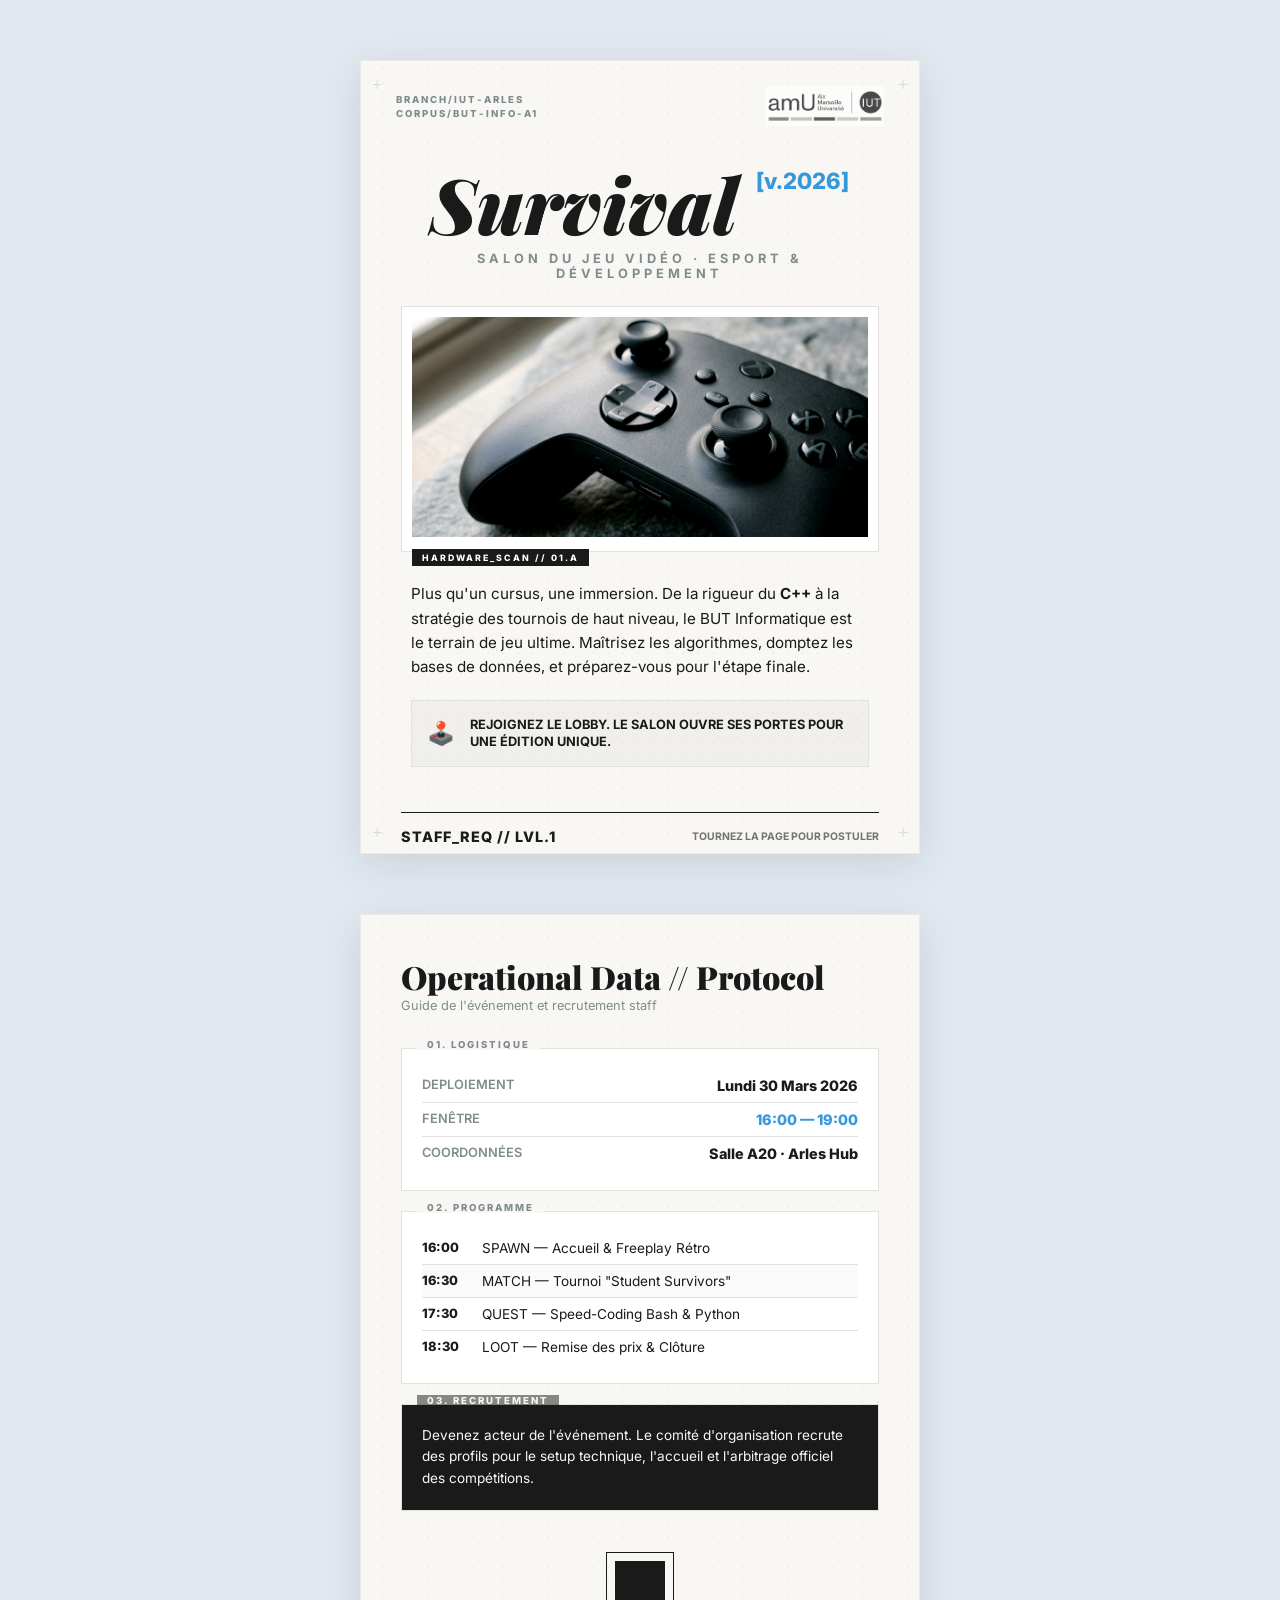
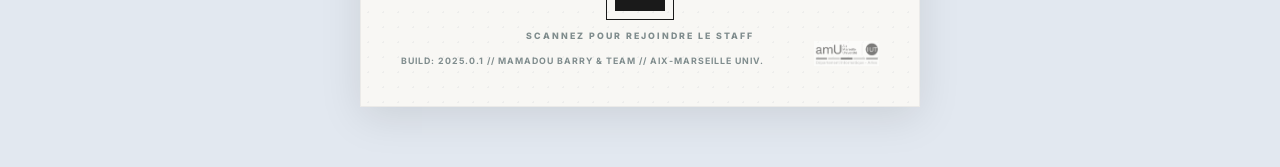
==== final_signature_flyer/index.html @ 753ca837 "stable_version_flyer_gaming" ====
<!DOCTYPE html>
<html lang="fr">
<head>
    <meta charset="UTF-8">
    <meta name="viewport" content="width=device-width, initial-scale=1.0">
    <title>Survival [v.2026] — Salon du Jeu Vidéo</title>
    <link rel="preconnect" href="https://fonts.googleapis.com">
    <link rel="preconnect" href="https://fonts.gstatic.com" crossorigin>
    <link href="https://fonts.googleapis.com/css2?family=Inter:wght@300;400;600;700;800&family=Playfair+Display:ital,wght@0,700;0,900;1,700&display=swap" rel="stylesheet">
    <link rel="stylesheet" href="style.css">
</head>
<body>

    <!-- RECTO - ÉDITION SIGNATURE GAMING -->
    <section id="recto" class="flyer-a5 editorial-gaming">
        <div class="dot-grid"></div>
        <div class="tech-marker tl">+</div>
        <div class="tech-marker tr">+</div>
        <div class="tech-marker bl">+</div>
        <div class="tech-marker br">+</div>

        <header class="header-editorial">
            <div class="meta-data">
                <span class="meta-tag">BRANCH/IUT-ARLES</span>
                <span class="meta-tag">CORPUS/BUT-INFO-A1</span>
            </div>
            <img src="Logo IUT couleurs.png" alt="Logo IUT" class="logo-editorial">
        </header>

        <main class="main-body">
            <div class="headline">
                <h1 class="serif-hero">Survival <span class="version-tag">[v.2026]</span></h1>
                <p class="sub-headline">SALON DU JEU VIDÉO · ESPORT & DÉVELOPPEMENT</p>
            </div>

            <figure class="hero-frame">
                <img src="hero_controller.png" alt="High-end Gaming Controller Macro" class="hero-img">
                <div class="frame-label">HARDWARE_SCAN // 01.A</div>
            </figure>

            <article class="editorial-copy">
                <p>
                    Plus qu'un cursus, une immersion. De la rigueur du <strong>C++</strong> à la stratégie 
                    des tournois de haut niveau, le BUT Informatique est le terrain de jeu ultime. 
                    Maîtrisez les algorithmes, domptez les bases de données, et préparez-vous pour l'étape finale.
                </p>
                <div class="callout-box">
                    <span class="callout-icon">🕹️</span>
                    <p>REJOIGNEZ LE LOBBY. LE SALON OUVRE SES PORTES POUR UNE ÉDITION UNIQUE.</p>
                </div>
            </article>
        </main>

        <footer class="footer-minimal">
            <div class="footer-cta-group">
                <span class="cta-primary">STAFF_REQ // LVL.1</span>
                <span class="cta-secondary">TOURNEZ LA PAGE POUR POSTULER</span>
            </div>
        </footer>
    </section>

    <!-- VERSO - HUD MINIMALISTE -->
    <section id="verso" class="flyer-a5 hub-system">
        <div class="dot-grid"></div>
        
        <header class="hub-header">
            <h2 class="hub-title">Operational Data // Protocol</h2>
            <p class="hub-subtitle">Guide de l'événement et recrutement staff</p>
        </header>

        <div class="hub-grid">
            <!-- LOGISTIQUE -->
            <div class="hub-panel logistics">
                <h3 class="panel-label">01. LOGISTIQUE</h3>
                <div class="data-row">
                    <span class="d-label">DEPLOIEMENT</span>
                    <span class="d-val">Lundi 30 Mars 2026</span>
                </div>
                <div class="data-row">
                    <span class="d-label">FENÊTRE</span>
                    <span class="d-val highlight-val">16:00 — 19:00</span>
                </div>
                <div class="data-row">
                    <span class="d-label">COORDONNÉES</span>
                    <span class="d-val">Salle A20 · Arles Hub</span>
                </div>
            </div>

            <!-- PROGRAMME -->
            <div class="hub-panel timeline">
                <h3 class="panel-label">02. PROGRAMME</h3>
                <div class="tl-row">
                    <span class="tl-time">16:00</span>
                    <span class="tl-task">SPAWN — Accueil & Freeplay Rétro</span>
                </div>
                <div class="tl-row active">
                    <span class="tl-time">16:30</span>
                    <span class="tl-task">MATCH — Tournoi "Student Survivors"</span>
                </div>
                <div class="tl-row">
                    <span class="tl-time">17:30</span>
                    <span class="tl-task">QUEST — Speed-Coding Bash & Python</span>
                </div>
                <div class="tl-row">
                    <span class="tl-time">18:30</span>
                    <span class="tl-task">LOOT — Remise des prix & Clôture</span>
                </div>
            </div>

            <!-- RECRUTEMENT -->
            <div class="hub-panel recruit dark">
                <h3 class="panel-label">03. RECRUTEMENT</h3>
                <p class="recruit-text">
                    Devenez acteur de l'événement. Le comité d'organisation recrute des profils 
                    pour le setup technique, l'accueil et l'arbitrage officiel des compétitions.
                </p>
            </div>
        </div>

        <div class="qr-hub-section">
            <div class="qr-container">
                <div class="qr-mockup"></div>
            </div>
            <p class="qr-instruction">SCANNEZ POUR REJOINDRE LE STAFF</p>
        </div>

        <footer class="hub-footer">
            <p>BUILD: 2025.0.1 // MAMADOU BARRY & TEAM // AIX-MARSEILLE UNIV.</p>
            <img src="Logouniv.png" alt="Logo Univ" class="hub-logo">
        </footer>
    </section>

</body>
</html>
---- final_signature_flyer/style.css ----
/* 
    SURVIVAL SIGNATURE - GAMING ENHANCEMENT
    Design System — A5 (148mm × 210mm)
    Style: High-end Professional Gaming Editorial
*/

:root {
    --bg-paper: #f8f7f4;
    --text-main: #1a1a1a;
    --text-meta: #7f8c8d;
    --accent-blue: #3498db;
    --border-color: #e1e1e1;
    --grid-dot: #dcdde1;
    --font-serif: 'Playfair Display', serif;
    --font-sans: 'Inter', sans-serif;
}

* {
    box-sizing: border-box;
    margin: 0;
    padding: 0;
}

body {
    background-color: #e2e8f0;
    font-family: var(--font-sans);
    color: var(--text-main);
    display: flex;
    flex-direction: column;
    align-items: center;
    gap: 60px;
    padding: 60px;
}

/* PAGE WRAPPERS */
.flyer-a5 {
    width: 148mm;
    height: 210mm;
    background-color: var(--bg-paper);
    position: relative;
    box-shadow: 0 10px 40px rgba(0,0,0,0.1);
    display: flex;
    flex-direction: column;
    border: 1px solid rgba(0,0,0,0.05);
    overflow: hidden;
}

/* DOT GRID BACKGROUND */
.dot-grid {
    position: absolute;
    top: 0;
    left: 0;
    width: 100%;
    height: 100%;
    background-image: radial-gradient(var(--grid-dot) 1px, transparent 1px);
    background-size: 15px 15px;
    opacity: 0.4;
    z-index: 0;
    pointer-events: none;
}

/* TECHNICAL MARKERS */
.tech-marker {
    position: absolute;
    color: var(--grid-dot);
    font-size: 1.2rem;
    font-weight: 300;
    z-index: 5;
}

.tl { top: 10px; left: 10px; }
.tr { top: 10px; right: 10px; }
.bl { bottom: 10px; left: 10px; }
.br { bottom: 10px; right: 10px; }

/* --- RECTO --- */
.header-editorial {
    padding: 25px 35px;
    display: flex;
    justify-content: space-between;
    align-items: center;
    position: relative;
    z-index: 10;
}

.meta-data {
    display: flex;
    flex-direction: column;
    gap: 3px;
}

.meta-tag {
    font-size: 0.6rem;
    font-weight: 800;
    letter-spacing: 2px;
    color: var(--text-meta);
}

.logo-editorial {
    height: 40px;
    filter: grayscale(100%);
    opacity: 0.7;
}

.main-body {
    flex: 1;
    padding: 20px 40px;
    display: flex;
    flex-direction: column;
    z-index: 10;
}

.headline {
    text-align: center;
    margin-bottom: 25px;
}

.serif-hero {
    font-family: var(--font-serif);
    font-size: 4.8rem;
    line-height: 0.85;
    font-weight: 900;
    font-style: italic;
    color: var(--text-main);
}

.version-tag {
    font-size: 1.4rem;
    font-family: var(--font-sans);
    font-style: normal;
    color: var(--accent-blue);
    vertical-align: top;
    font-weight: 800;
}

.sub-headline {
    margin-top: 15px;
    font-size: 0.8rem;
    letter-spacing: 4px;
    font-weight: 700;
    color: var(--text-meta);
}

.hero-frame {
    position: relative;
    margin-bottom: 30px;
    border: 1px solid var(--border-color);
    background: #fff;
    padding: 10px;
}

.hero-img {
    width: 100%;
    height: 220px;
    object-fit: cover;
    filter: contrast(1.1);
}

.frame-label {
    position: absolute;
    bottom: -15px;
    background: var(--text-main);
    color: #fff;
    font-size: 0.55rem;
    font-weight: 800;
    padding: 3px 10px;
    letter-spacing: 2px;
}

.editorial-copy {
    padding: 0 10px;
}

.editorial-copy p {
    font-size: 0.95rem;
    line-height: 1.6;
    color: var(--text-main);
}

.callout-box {
    margin-top: 20px;
    background: rgba(0,0,0,0.03);
    border: 1px solid var(--border-color);
    padding: 15px;
    display: flex;
    align-items: center;
    gap: 15px;
}

.callout-icon { font-size: 1.4rem; }
.callout-box p { font-weight: 700; font-size: 0.8rem; line-height: 1.4; color: var(--text-main); }

.footer-minimal {
    padding: 25px 40px;
    z-index: 10;
}

.footer-cta-group {
    display: flex;
    justify-content: space-between;
    align-items: center;
    border-top: 1px solid var(--text-main);
    padding-top: 15px;
}

.cta-primary { font-weight: 800; font-size: 0.9rem; letter-spacing: 1px; }
.cta-secondary { font-size: 0.65rem; font-weight: 700; opacity: 0.6; }

/* --- VERSO --- */
.hub-system {
    padding: 40px;
}

.hub-header {
    margin-bottom: 35px;
    z-index: 10;
    position: relative;
}

.hub-title {
    font-family: var(--font-serif);
    font-size: 2rem;
    font-weight: 900;
    color: var(--text-main);
}

.hub-subtitle {
    font-size: 0.8rem;
    color: var(--text-meta);
}

.hub-grid {
    display: flex;
    flex-direction: column;
    gap: 20px;
    flex: 1;
    z-index: 10;
    position: relative;
}

.hub-panel {
    border: 1px solid var(--border-color);
    background: #fff;
    padding: 20px;
    position: relative;
}

.panel-label {
    position: absolute;
    top: -10px;
    left: 15px;
    background: var(--bg-paper);
    padding: 0 10px;
    font-size: 0.6rem;
    font-weight: 800;
    color: var(--text-meta);
    letter-spacing: 2px;
}

.data-row {
    display: flex;
    justify-content: space-between;
    padding: 8px 0;
    border-bottom: 0.5px solid var(--border-color);
}

.data-row:last-child { border-bottom: none; }

.d-label { font-size: 0.8rem; font-weight: 600; color: var(--text-meta); }
.d-val { font-weight: 800; font-size: 0.9rem; }
.highlight-val { color: var(--accent-blue); text-shadow: 0 0 5px rgba(52, 152, 219, 0.1); }

.tl-row {
    display: grid;
    grid-template-columns: 60px 1fr;
    padding: 8px 0;
    border-bottom: 0.5px solid var(--border-color);
    align-items: center;
}

.tl-row:last-child { border-bottom: none; }
.tl-row.active { background: rgba(0,0,0,0.02); }

.tl-time { font-weight: 800; font-size: 0.8rem; color: var(--text-main); }
.tl-task { font-size: 0.85rem; color: var(--text-main); }

.recruit.dark {
    background-color: var(--text-main);
    color: var(--bg-paper);
}

.recruit.dark .panel-label { background: var(--text-main); color: var(--bg-paper); opacity: 0.5; }

.recruit-text { font-size: 0.85rem; line-height: 1.6; }

.qr-hub-section {
    display: flex;
    flex-direction: column;
    align-items: center;
    gap: 10px;
    margin-top: 30px;
    z-index: 10;
    position: relative;
}

.qr-container {
    padding: 8px;
    border: 1px solid var(--text-main);
}

.qr-mockup {
    width: 50px;
    height: 50px;
    background-color: var(--text-main);
}

.qr-instruction { font-size: 0.55rem; font-weight: 800; letter-spacing: 2px; color: var(--text-meta); }

.hub-footer {
    margin-top: auto;
    display: flex;
    justify-content: space-between;
    align-items: flex-end;
    z-index: 10;
    position: relative;
}

.hub-footer p { font-size: 0.55rem; color: var(--text-meta); letter-spacing: 1px; font-weight: 700; }
.hub-logo { height: 25px; filter: grayscale(100%); opacity: 0.5; }

/* PRINT OPTIMIZATION */
@media print {
    body { background: none; padding: 0; }
    .flyer-a5 { box-shadow: none; border: none; page-break-after: always; }
    .dot-grid { opacity: 0.1; }
}
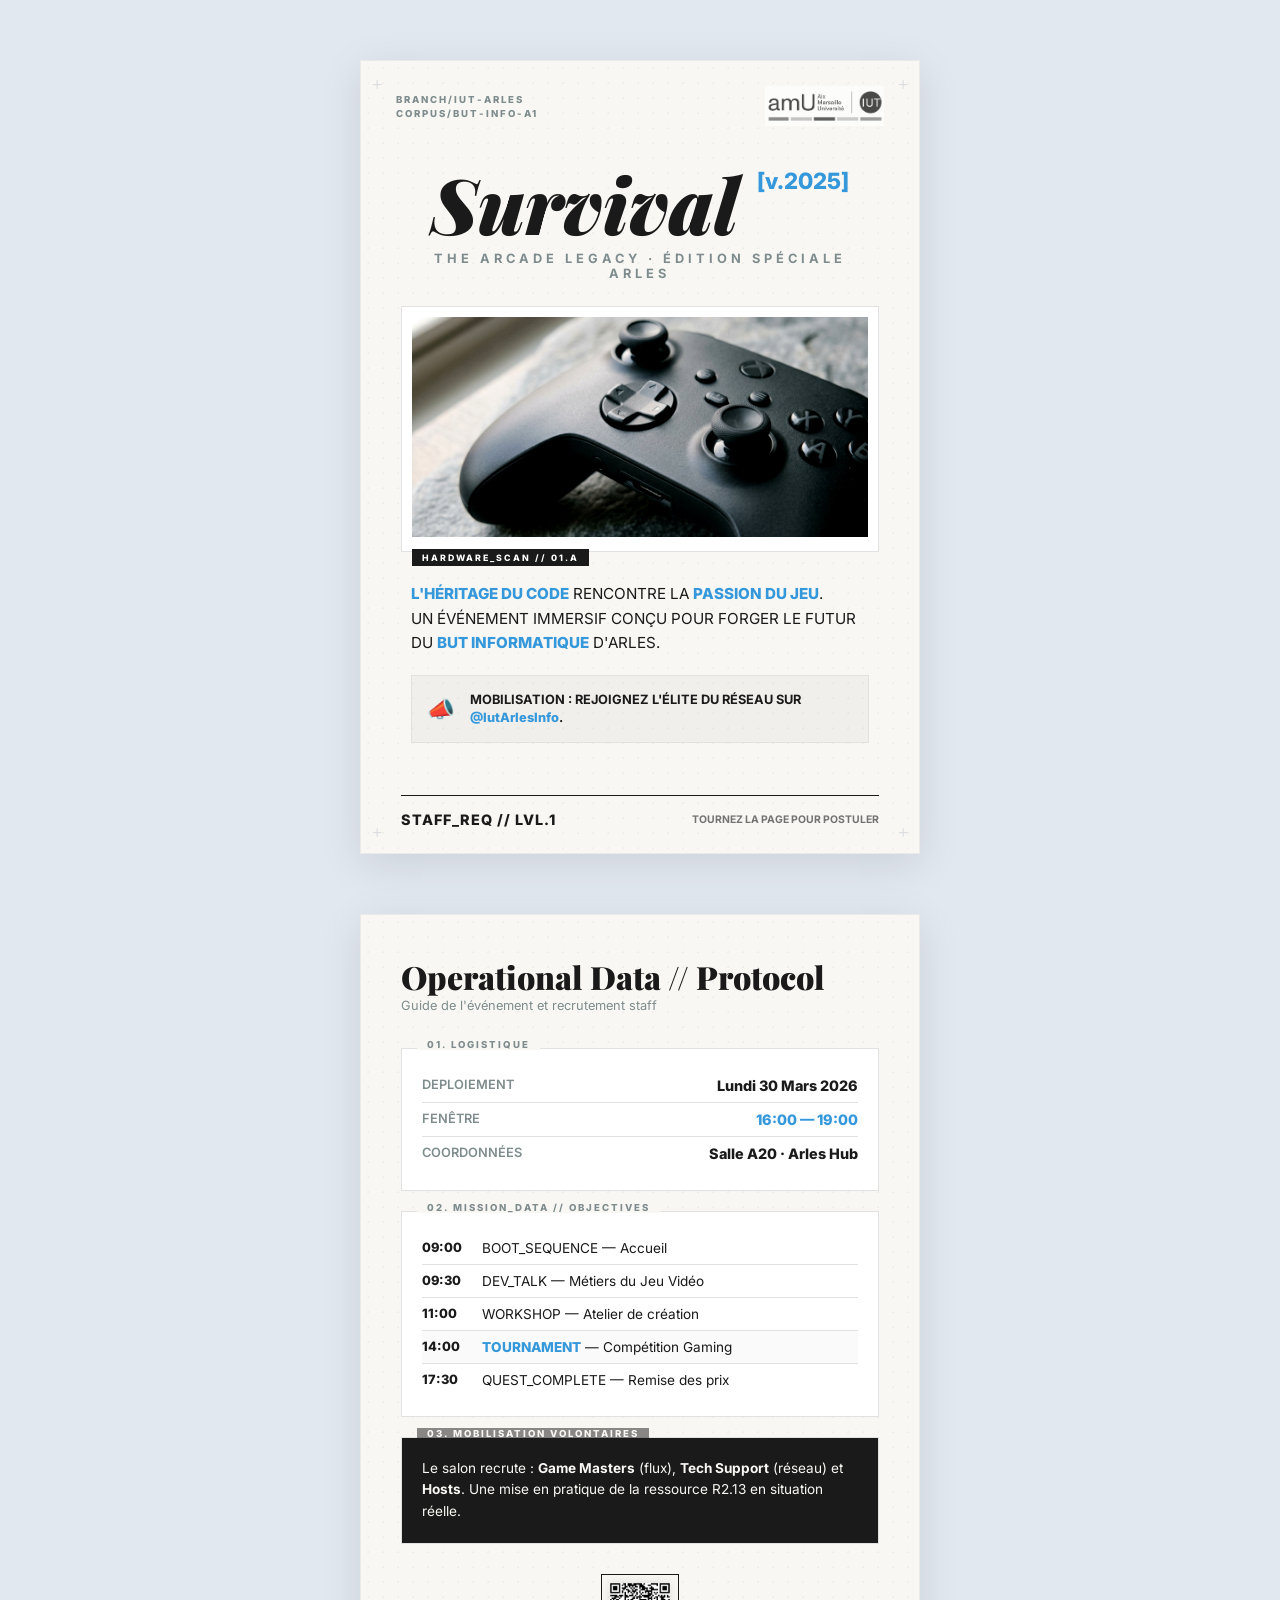
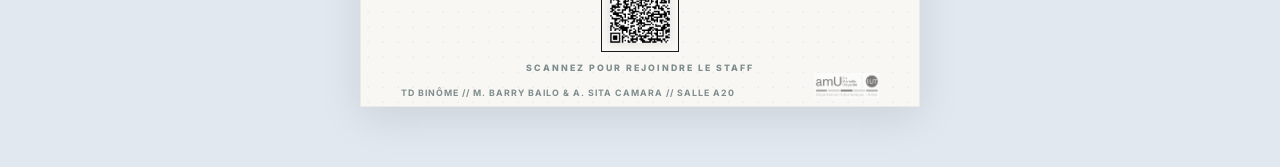
==== commit 63589b60: "stable_version" ====
--- a/final_signature_flyer/index.html
+++ b/final_signature_flyer/index.html
@@ -29,8 +29,8 @@
 
         <main class="main-body">
             <div class="headline">
-                <h1 class="serif-hero">Survival <span class="version-tag">[v.2026]</span></h1>
-                <p class="sub-headline">SALON DU JEU VIDÉO · ESPORT & DÉVELOPPEMENT</p>
+                <h1 class="serif-hero">Survival <span class="version-tag">[v.2025]</span></h1>
+                <p class="sub-headline">THE ARCADE LEGACY · ÉDITION SPÉCIALE ARLES</p>
             </div>
 
             <figure class="hero-frame">
@@ -40,13 +40,12 @@
 
             <article class="editorial-copy">
                 <p>
-                    Plus qu'un cursus, une immersion. De la rigueur du <strong>C++</strong> à la stratégie 
-                    des tournois de haut niveau, le BUT Informatique est le terrain de jeu ultime. 
-                    Maîtrisez les algorithmes, domptez les bases de données, et préparez-vous pour l'étape finale.
+                    <span class="highlight-blue">L'HÉRITAGE DU CODE</span> RENCONTRE LA <span class="highlight-blue">PASSION DU JEU</span>.<br>
+                    UN ÉVÉNEMENT IMMERSIF CONÇU POUR FORGER LE FUTUR DU <span class="highlight-blue">BUT INFORMATIQUE</span> D'ARLES.
                 </p>
                 <div class="callout-box">
-                    <span class="callout-icon">🕹️</span>
-                    <p>REJOIGNEZ LE LOBBY. LE SALON OUVRE SES PORTES POUR UNE ÉDITION UNIQUE.</p>
+                    <span class="callout-icon">📣</span>
+                    <p>MOBILISATION : REJOIGNEZ L'ÉLITE DU RÉSEAU SUR <span class="highlight-blue">@IutArlesInfo</span>.</p>
                 </div>
             </article>
         </main>
@@ -88,44 +87,49 @@
 
             <!-- PROGRAMME -->
             <div class="hub-panel timeline">
-                <h3 class="panel-label">02. PROGRAMME</h3>
+                <h3 class="panel-label">02. MISSION_DATA // OBJECTIVES</h3>
                 <div class="tl-row">
-                    <span class="tl-time">16:00</span>
-                    <span class="tl-task">SPAWN — Accueil & Freeplay Rétro</span>
+                    <span class="tl-time">09:00</span>
+                    <span class="tl-task">BOOT_SEQUENCE — Accueil</span>
+                </div>
+                <div class="tl-row">
+                    <span class="tl-time">09:30</span>
+                    <span class="tl-task">DEV_TALK — Métiers du Jeu Vidéo</span>
+                </div>
+                <div class="tl-row">
+                    <span class="tl-time">11:00</span>
+                    <span class="tl-task">WORKSHOP — Atelier de création</span>
                 </div>
                 <div class="tl-row active">
-                    <span class="tl-time">16:30</span>
-                    <span class="tl-task">MATCH — Tournoi "Student Survivors"</span>
+                    <span class="tl-time">14:00</span>
+                    <span class="tl-task"><span class="highlight-blue">TOURNAMENT</span> — Compétition Gaming</span>
                 </div>
                 <div class="tl-row">
                     <span class="tl-time">17:30</span>
-                    <span class="tl-task">QUEST — Speed-Coding Bash & Python</span>
-                </div>
-                <div class="tl-row">
-                    <span class="tl-time">18:30</span>
-                    <span class="tl-task">LOOT — Remise des prix & Clôture</span>
+                    <span class="tl-task">QUEST_COMPLETE — Remise des prix</span>
                 </div>
             </div>
 
             <!-- RECRUTEMENT -->
             <div class="hub-panel recruit dark">
-                <h3 class="panel-label">03. RECRUTEMENT</h3>
+                <h3 class="panel-label">03. MOBILISATION VOLONTAIRES</h3>
                 <p class="recruit-text">
-                    Devenez acteur de l'événement. Le comité d'organisation recrute des profils 
-                    pour le setup technique, l'accueil et l'arbitrage officiel des compétitions.
+                    Le salon recrute : <strong>Game Masters</strong> (flux), <strong>Tech 
+                    Support</strong> (réseau) et <strong>Hosts</strong>. Une mise en pratique de la 
+                    ressource R2.13 en situation réelle.
                 </p>
             </div>
         </div>
 
         <div class="qr-hub-section">
             <div class="qr-container">
-                <div class="qr-mockup"></div>
+                <img src="qr_iut_arles.png" alt="QR IUT Arles" class="qr-final-img">
             </div>
             <p class="qr-instruction">SCANNEZ POUR REJOINDRE LE STAFF</p>
         </div>
 
         <footer class="hub-footer">
-            <p>BUILD: 2025.0.1 // MAMADOU BARRY & TEAM // AIX-MARSEILLE UNIV.</p>
+            <p>TD BINÔME // M. BARRY BAILO & A. SITA CAMARA // SALLE A20</p>
             <img src="Logouniv.png" alt="Logo Univ" class="hub-logo">
         </footer>
     </section>
--- a/final_signature_flyer/style.css
+++ b/final_signature_flyer/style.css
@@ -14,6 +14,8 @@
     --font-serif: 'Playfair Display', serif;
     --font-sans: 'Inter', sans-serif;
 }
+
+.highlight-blue { color: var(--accent-blue); font-weight: 800; }
 
 * {
     box-sizing: border-box;
@@ -308,10 +310,11 @@
     border: 1px solid var(--text-main);
 }
 
-.qr-mockup {
-    width: 50px;
-    height: 50px;
-    background-color: var(--text-main);
+.qr-final-img {
+    width: 60px;
+    height: 60px;
+    display: block;
+    box-shadow: 0 0 10px rgba(0,0,0,0.1);
 }
 
 .qr-instruction { font-size: 0.55rem; font-weight: 800; letter-spacing: 2px; color: var(--text-meta); }
@@ -329,8 +332,21 @@
 .hub-logo { height: 25px; filter: grayscale(100%); opacity: 0.5; }
 
 /* PRINT OPTIMIZATION */
+@page {
+    margin: 0;
+    size: A5;
+}
+
 @media print {
-    body { background: none; padding: 0; }
-    .flyer-a5 { box-shadow: none; border: none; page-break-after: always; }
+    body { background: none; padding: 0; margin: 0; }
+    .flyer-a5 { 
+        box-shadow: none; 
+        border: none; 
+        width: 148mm;
+        height: 210mm;
+        page-break-after: always;
+        -webkit-print-color-adjust: exact;
+        print-color-adjust: exact;
+    }
     .dot-grid { opacity: 0.1; }
 }
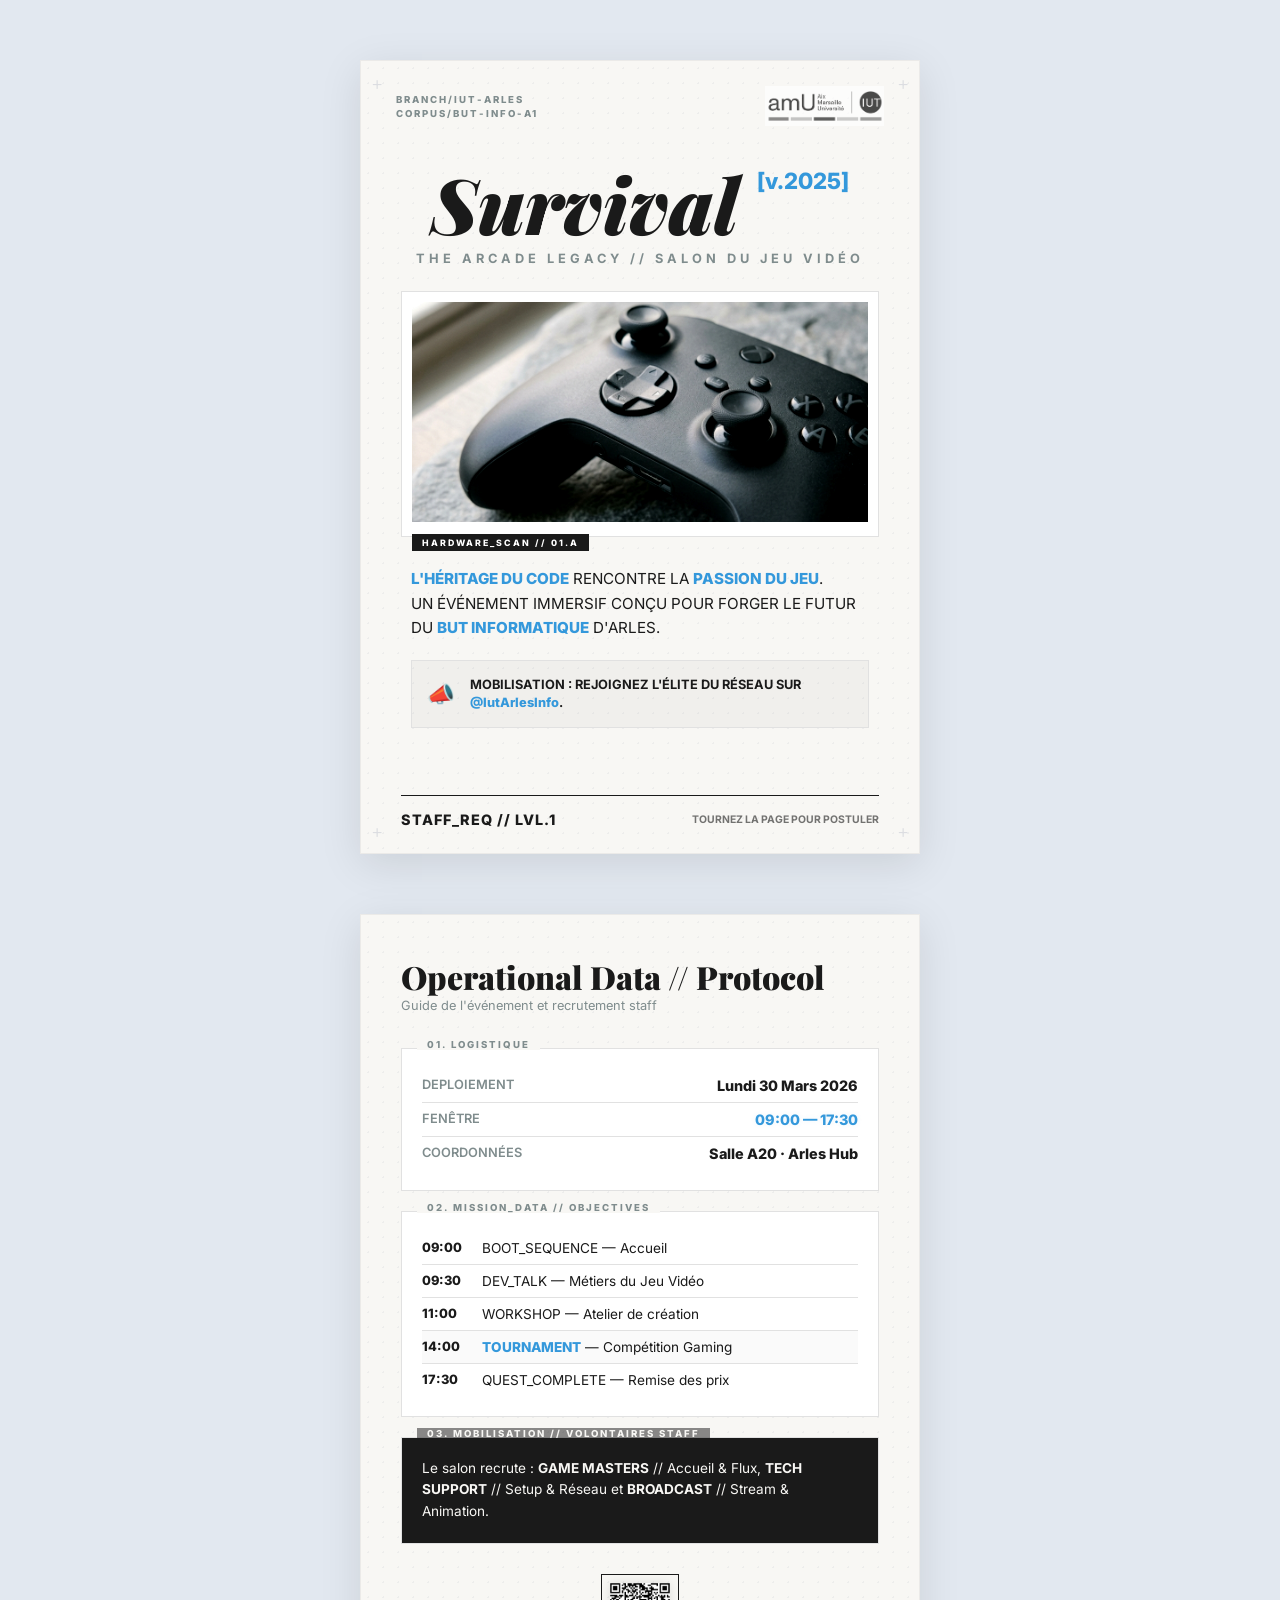
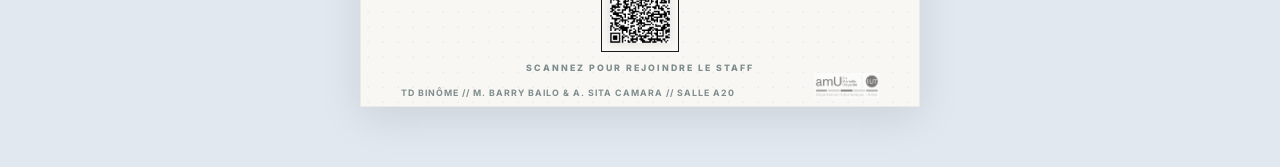
==== commit a28c214c: "STABLE_version" ====
--- a/final_signature_flyer/index.html
+++ b/final_signature_flyer/index.html
@@ -30,7 +30,7 @@
         <main class="main-body">
             <div class="headline">
                 <h1 class="serif-hero">Survival <span class="version-tag">[v.2025]</span></h1>
-                <p class="sub-headline">THE ARCADE LEGACY · ÉDITION SPÉCIALE ARLES</p>
+                <p class="sub-headline">THE ARCADE LEGACY // SALON DU JEU VIDÉO</p>
             </div>
 
             <figure class="hero-frame">
@@ -77,7 +77,7 @@
                 </div>
                 <div class="data-row">
                     <span class="d-label">FENÊTRE</span>
-                    <span class="d-val highlight-val">16:00 — 19:00</span>
+                    <span class="d-val highlight-val">09:00 — 17:30</span>
                 </div>
                 <div class="data-row">
                     <span class="d-label">COORDONNÉES</span>
@@ -112,11 +112,10 @@
 
             <!-- RECRUTEMENT -->
             <div class="hub-panel recruit dark">
-                <h3 class="panel-label">03. MOBILISATION VOLONTAIRES</h3>
+                <h3 class="panel-label">03. MOBILISATION // VOLONTAIRES STAFF</h3>
                 <p class="recruit-text">
-                    Le salon recrute : <strong>Game Masters</strong> (flux), <strong>Tech 
-                    Support</strong> (réseau) et <strong>Hosts</strong>. Une mise en pratique de la 
-                    ressource R2.13 en situation réelle.
+                    Le salon recrute : <strong>GAME MASTERS</strong> // Accueil & Flux, <strong>TECH 
+                    SUPPORT</strong> // Setup & Réseau et <strong>BROADCAST</strong> // Stream & Animation.
                 </p>
             </div>
         </div>
